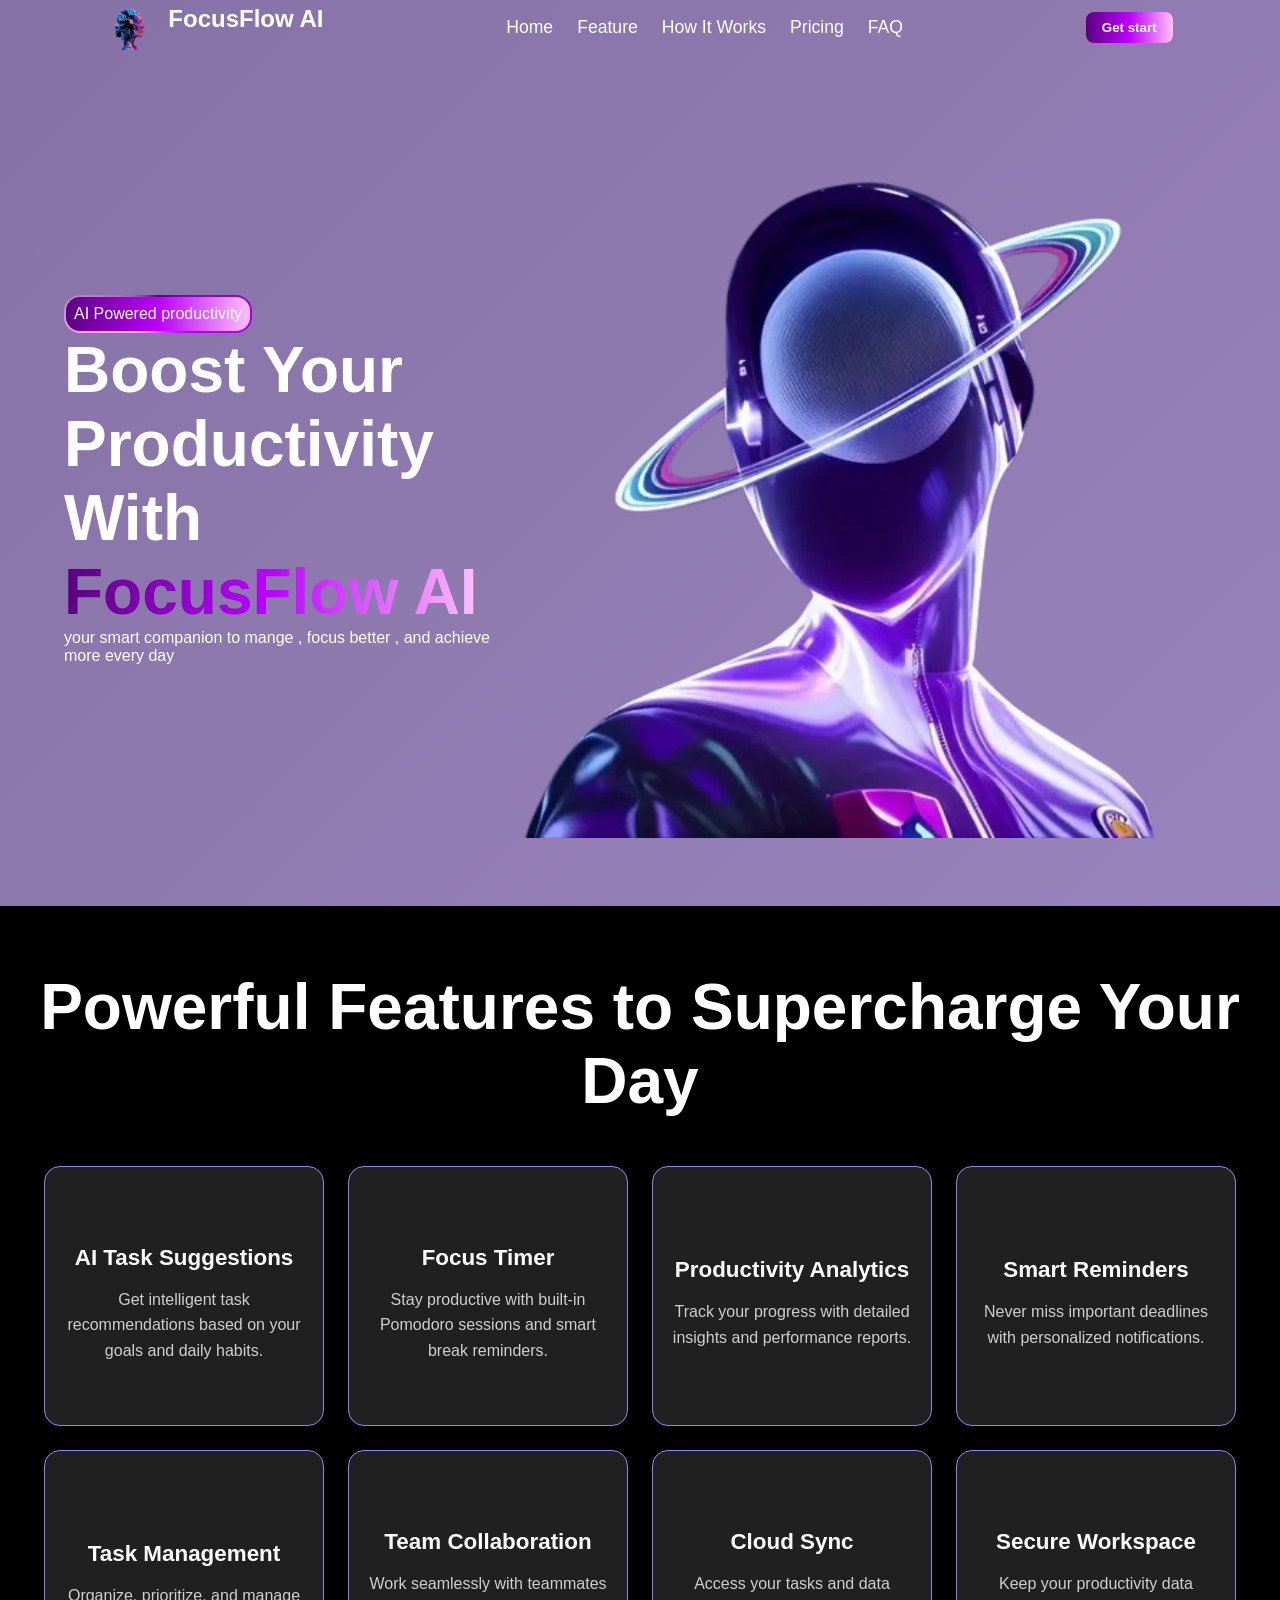
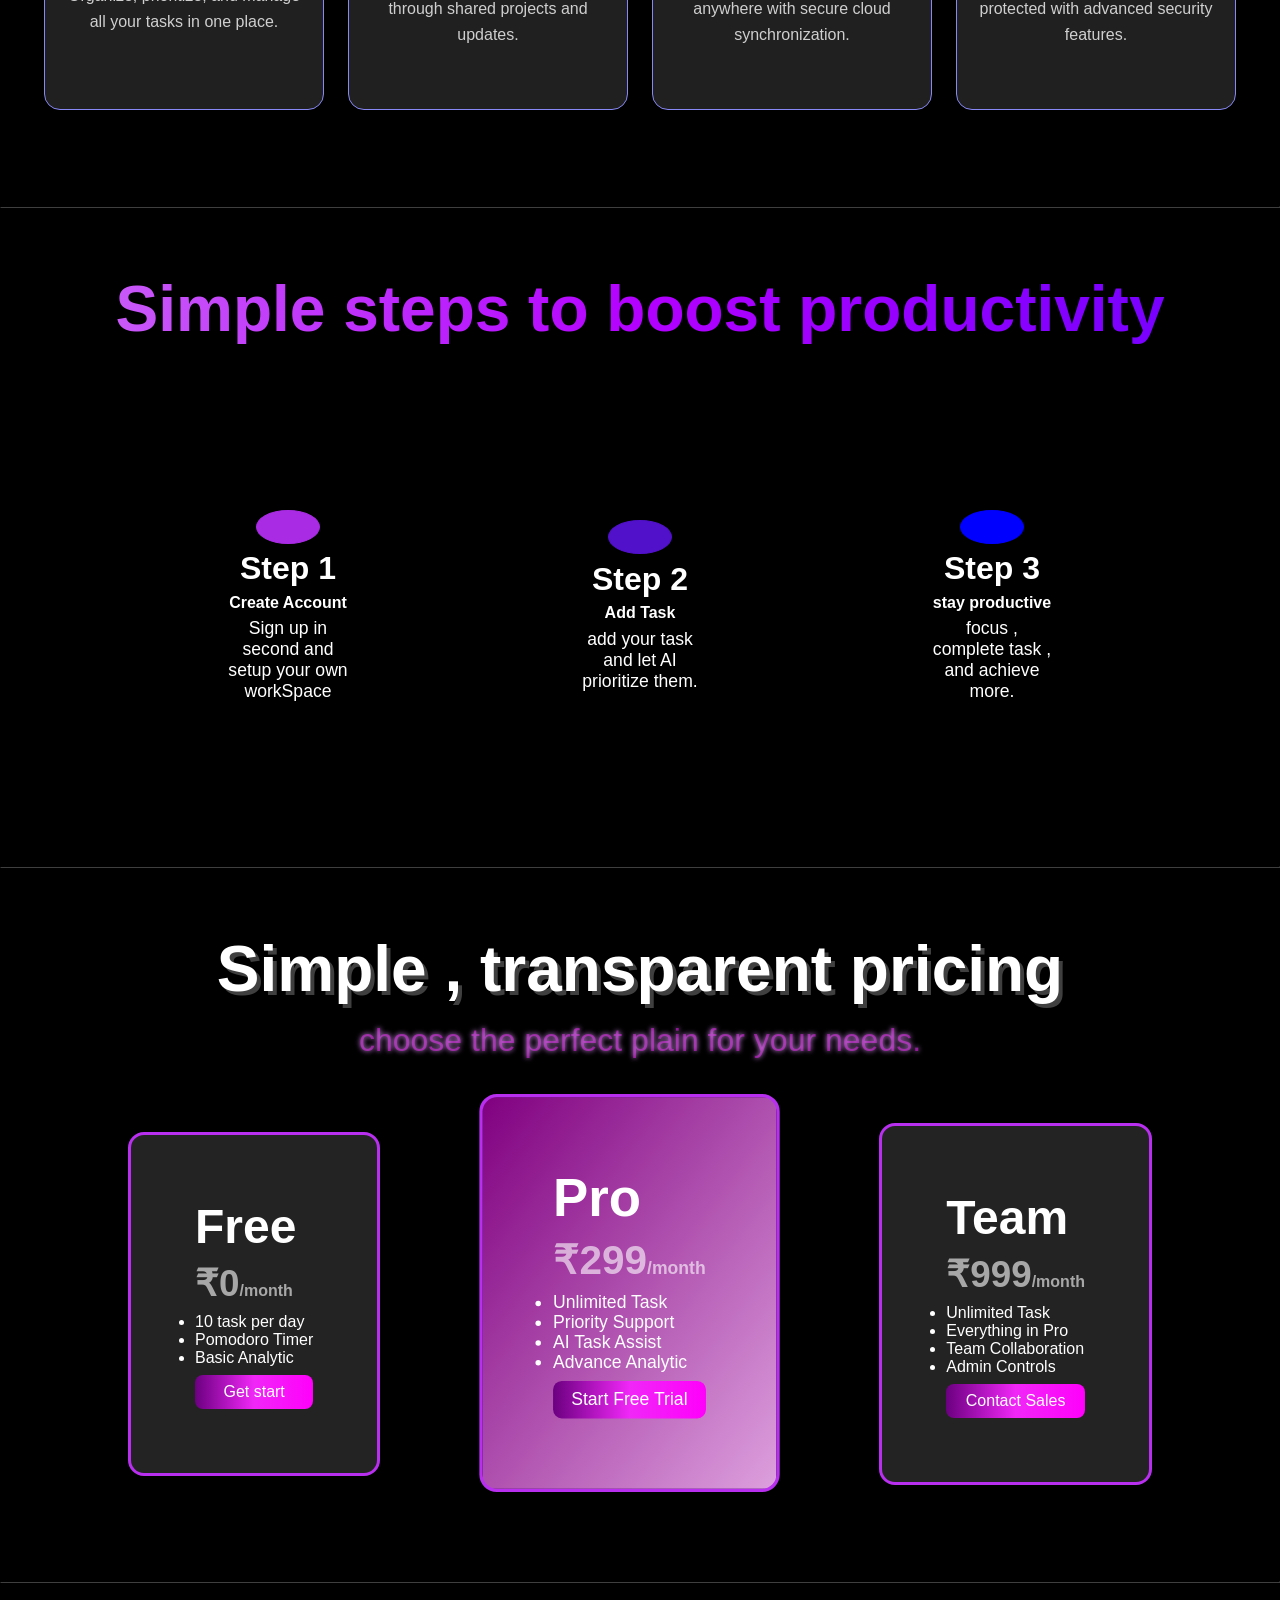
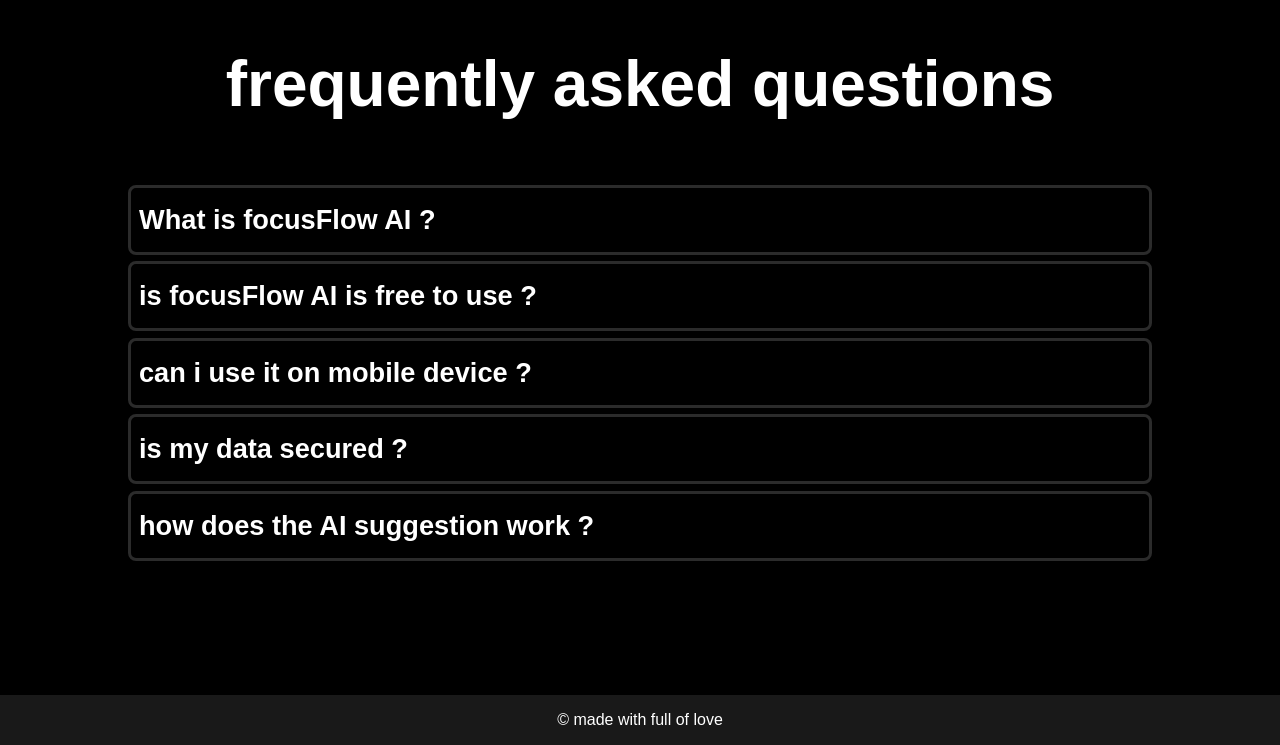
==== WebDev-L2-Login-Authentication-System/index.html @ 55086d7d "add ui and css" ====
<!doctype html>
<html lang="en">
  <head>
    <meta charset="UTF-8" />
    <meta name="viewport" content="width=device-width, initial-scale=1.0" />
    <title>Login-Authentication</title>
    <link rel="stylesheet" href="style.css" />
  </head>
  <body>
    <main>
      <section class="signUp">
        <form class="signUpForm">
          <label for="userName">
            <h2>Name :</h2>
            <input
              type="text"
              name="userName"
              id="userName"
              class="userName"
              placeholder="Enter UserName"
              required
            />
          </label>

          <label for="email">
            <h2>Email :</h2>
            <input
              type="email"
              name="email"
              id="emai"
              class="email"
              placeholder="Enter Email"
              required
            />
          </label>
          <label for="password">
            <h2>Password :</h2>
            <input
              type="password"
              name="password"
              id="password"
              class="password"
              placeholder="Enter Password"
              required
            />
          </label>
          <label for="confirmPassword">
            <h2>Confirm Password :</h2>
            <input
              type="password"
              name="confirmPassword"
              id="confirmPassword"
              placeholder="Enter Confirm Password"
              class="confirmPassword"
              required
            />
          </label>
          <a href="#login" class="signUpA">Login</a>
          <button>Submit</button>
        </form>
      </section>
      <section class="login">
        <form class="loginForm">
          <label for="loginEmail">
            <h2>Email :</h2>
            <input
              type="email"
              name="loginEmail"
              id="loginEmail"
              class="loginEmail"
              placeholder="Enter Email"
              required
            />
          </label>
          <label for="loginPassword">
            <h2>Password :</h2>
            <input
              type="password"
              name="loginPassword"
              id="loginPassword"
              class="loginPassword"
              required
              placeholder="Enter Password"
            />
          </label>
          <a href="#singUp" class="loginA"> sing up</a>
          <button>Submit</button>
        </form>
      </section>
      <section>  
        <nav>
        <div class="navLeft">
          <img
            class="navLogo"
            src="images/logo.webp"
            alt="Logo"
            loading="lazy"
          />
          <h1 class="navHeading">FocusFlow AI</h1>
        </div>
        <div class="navCenter">
          <ul>
            <li><a href="#home">Home</a></li>
            <li><a href="#feature">Feature</a></li>
            <li><a href="#howItWork">How It Works</a></li>
            <li><a href="#pricing">Pricing</a></li>
            <li><a href="#faq">FAQ</a></li>
          </ul>
        </div>
        <div class="navRight">
          <button class="navButton">Get start</button>
        </div>
      </nav>
      <!--  hero section -->
      <section class="heroSection" id="home">
        <div class="heroSectionLeft">
          <p class="heroSectionPeraSmall commonDesign">
            AI Powered productivity
          </p>
          <h1 class="heroSectionH1 commonDesign">
            Boost Your Productivity With
            <span class="heoSectionSpan">FocusFlow AI </span>
          </h1>
          <p class="heroSectionPera commonDesign">
            your smart companion to mange &comma; focus better &comma; and
            achieve more every day
          </p>
        </div>
        <div class="heroSectionRight">
          <img src="./images/heroSectionImg.webp" alt="AI Image" />
        </div>
      </section>

      <section class="featureSection" id="feature">
        <h1>Powerful Features to Supercharge Your Day</h1>
        <div class="featureParentOuterDiv">
          <div class="featureParentDiv">
            <i class="fa-solid fa-brain" id="AiIcon"></i>
            <h5 class="featureH5">AI Task Suggestions</h5>
            <p class="featurePera">
              Get intelligent task recommendations based on your goals and daily
              habits.
            </p>
          </div>

          <div class="featureParentDiv">
            <i class="fa-solid fa-clock" id="AiIcon"></i>
            <h5 class="featureH5">Focus Timer</h5>
            <p class="featurePera">
              Stay productive with built-in Pomodoro sessions and smart break
              reminders.
            </p>
          </div>

          <div class="featureParentDiv">
            <i class="fa-solid fa-chart-line" id="AiIcon"></i>
            <h5 class="featureH5">Productivity Analytics</h5>
            <p class="featurePera">
              Track your progress with detailed insights and performance
              reports.
            </p>
          </div>

          <div class="featureParentDiv">
            <i class="fa-solid fa-bell" id="AiIcon"></i>
            <h5 class="featureH5">Smart Reminders</h5>
            <p class="featurePera">
              Never miss important deadlines with personalized notifications.
            </p>
          </div>

          <div class="featureParentDiv">
            <i class="fa-solid fa-list-check" id="AiIcon"></i>
            <h5 class="featureH5">Task Management</h5>
            <p class="featurePera">
              Organize, prioritize, and manage all your tasks in one place.
            </p>
          </div>

          <div class="featureParentDiv">
            <i class="fa-solid fa-users" id="AiIcon"></i>
            <h5 class="featureH5">Team Collaboration</h5>
            <p class="featurePera">
              Work seamlessly with teammates through shared projects and
              updates.
            </p>
          </div>

          <div class="featureParentDiv">
            <i class="fa-solid fa-cloud" id="AiIcon"></i>
            <h5 class="featureH5">Cloud Sync</h5>
            <p class="featurePera">
              Access your tasks and data anywhere with secure cloud
              synchronization.
            </p>
          </div>

          <div class="featureParentDiv">
            <i class="fa-solid fa-shield-halved" id="AiIcon"></i>
            <h5 class="featureH5">Secure Workspace</h5>
            <p class="featurePera">
              Keep your productivity data protected with advanced security
              features.
            </p>
          </div>
        </div>
      </section>
      <hr class="hr" />
      <section class="workSection" id="howItWork">
        <h1 class="workSectionH1">Simple steps to boost productivity</h1>
        <div class="workSectionParentDiv">
          <div class="workSectionInerDiv workSectionCommonDesign">
            <i class="fa-solid fa-user" id="userIcon"></i>
            <p class="workSectionStepP">Step 1</p>
            <h4 class="workSectionH4">Create Account</h4>
            <p class="workSectionDesPera">
              Sign up in second and setup your own workSpace
            </p>
          </div>
          <div class="workSectionInerDiv workSectionCommonDesign">
            <i class="fa-solid fa-list" id="listIcon"></i>
            <p class="workSectionStepP">Step 2</p>
            <h4 class="workSectionH4">Add Task</h4>
            <p class="workSectionDesPera">
              add your task and let AI prioritize them.
            </p>
          </div>

          <div class="workSectionInerDiv workSectionCommonDesign">
            <i class="fa-mosaic fa-solid fa-plane" id="planeIcon"></i>
            <p class="workSectionStepP">Step 3</p>
            <h4 class="workSectionH4">stay productive</h4>
            <p class="workSectionDesPera">
              focus &comma; complete task &comma; and achieve more.
            </p>
          </div>
        </div>
      </section>
      <hr class="hr" />
      <section class="priceSection" id="pricing">
        <h1>Simple &comma; transparent pricing</h1>
        <p>choose the perfect plain for your needs.</p>

        <div class="priceSectionOuterDiv">
          <div class="priceSectionParentDiv">
            <h2 class="priceSectionH2">Free</h2>
            <h3 class="priceSectionH3">&#8377;0<span>&sol;month</span></h3>
            <ul class="priceSectionUl">
              <li>10 task per day</li>
              <li>Pomodoro Timer</li>
              <li>Basic Analytic</li>
            </ul>
            <button class="priceSectionButton">Get start</button>
          </div>
          <div class="priceSectionParentDiv" id="proSection">
            <h2 class="priceSectionH2">Pro</h2>
            <h3 class="priceSectionH3">&#8377;299<span>&sol;month</span></h3>
            <ul class="priceSectionUl">
              <li>Unlimited Task</li>
              <li>Priority Support</li>
              <li>AI Task Assist</li>
              <li>Advance Analytic</li>
            </ul>
            <button class="priceSectionButton">Start Free Trial</button>
          </div>
          <div class="priceSectionParentDiv">
            <h2 class="priceSectionH2">Team</h2>
            <h3 class="priceSectionH3">&#8377;999<span>&sol;month</span></h3>
            <ul class="priceSectionUl">
              <li>Unlimited Task</li>
              <li>Everything in Pro</li>
              <li>Team Collaboration</li>
              <li>Admin Controls</li>
            </ul>
            <button class="priceSectionButton">Contact Sales</button>
          </div>
        </div>
      </section>
      <hr class="hr" />
      <section class="FaqSection" id="faq">
        <h1>frequently asked questions</h1>
        <div class="farOuterDiv">
          <h3>What is focusFlow AI &quest;</h3>
          <h3>is focusFlow AI is free to use &quest;</h3>
          <h3>can i use it on mobile device &quest;</h3>
          <h3>is my data secured &quest;</h3>
          <h3>how does the AI suggestion work &quest;</h3>
        </div>
      </section>
      <footer><p>&copy; made with full of love</p></footer></section>
    </main>
    <script src="script.js"></script>
  </body>
</html>
---- WebDev-L2-Login-Authentication-System/style.css ----
:root {
  --Heading: "Poppins", sans-serif;
  --Pera: "Inter", sans-serif;
}


* {
  margin: 0;
  padding: 0;
  box-sizing: border-box;
  font-family: sans-serif;
color: white;
}

body {
  min-height: 100vh;
  display: flex;
  justify-content: center;
  align-items: center;
  background: linear-gradient(135deg, #8672a5, #b59bdd);
  
}

.signUp,
.login {
    width: 100%;
 height: 100%;
  background: linear-gradient(135deg, #6711e8, #b59bdd);
  box-shadow: 0 0 1rem #212121;
transition:  all 0.5s linear;
position: fixed;
display: none;
}

.login {
    /* position: fixed; */
}
.signUp form,
.login form {
    width: 50vh;
    background-color: white;
    padding: 30px;
    border-radius: 20px;
    box-shadow: 0 10px 30px rgba(0, 0, 0, 0.2);
    display: flex;
    flex-direction: column;
    gap: 18px;
    position: absolute;
    top: 50%;
    left : 50%;
    transform:translate(-50% ,-50%);
}

.signUp label,
.login label {
  display: flex;
  flex-direction: column;
  gap: 8px;
}

.signUp h2,
.login h2 {
  font-size: 1rem;
  color: #321740;
}

.signUp input,
.login input {
  width: 100%;
  padding: 12px 15px;
  border: 2px solid #dcdcdc;
  border-radius: 10px;
  font-size: 1rem;
  outline: none;
  transition: 0.3s;
}

.signUp input:focus,
.login input:focus {
  border-color: #8672a5;
  box-shadow: 0 0 10px rgba(134, 114, 165, 0.3);
}

.signUp button,
.login button {
  padding: 12px;
  border: none;
  border-radius: 10px;
  background-color: #321740;
  color: white;
  font-size: 1rem;
  cursor: pointer;
  transition: 0.3s;
}

.signUp button:hover,
.login button:hover {
  background-color: #8672a5;
}

a {
  text-decoration: none;
  color: #321740;
}
@media (max-width: 500px) {
  .signUp form,
  .login form {
    padding: 20px;
  }

  .signUp h2,
  .login h2 {
    font-size: 0.9rem;
  }

  .signUp input,
  .signUp button,
  .login input,
  .login button {
    font-size: 0.9rem;
  }
}


nav {
  background-image: url("../images/backgroundImage.jpg");
  height: 6vh;
  display: flex;
  align-items: center;
  justify-content: space-around;
  padding: 0.5rem 1rem;
  background-size: cover;
  width: 100vw;
}
.navLeft {
  display: flex;
  gap: 1rem;
}
.navLeft .navLogo {
  height: 5vh;
}
.navLeft .navHeading {
  font-size: 1.5rem;
}
.navCenter ul {
  display: flex;
  gap: 1.5rem;
}
.navCenter ul li {
  list-style: none;
}
.navCenter ul li a {
  text-decoration: none;
  color: white;
  font-size: 1.1rem;
}

.navCenter ul li a:hover {
  color: rgb(162, 159, 159);
}
.navRight .navButton {
  background: linear-gradient(
    to right,
    rgb(90, 0, 128),
    rgb(187, 0, 255),
    rgb(255, 192, 255)
  );
  color: white;
  border-radius: 0.5rem;
  border: none;
  padding: 0.5rem 1rem;
  font-weight: 900;
}

/* her section css */

@property --rotate {
  syntax: "<angle>";
  initial-value: 0deg;
  inherits: false;
}

@keyframes heroSectionAnimation {
  from {
    --rotate: 0deg;
  }
  to {
    --rotate: 360deg;
  }
}

.heroSection {
  background-image: url("../images/backgroundImage.jpg");
  padding: 4rem;
  display: flex;
  background-position: center;
  background-size: cover;
  background-repeat: no-repeat;
  justify-content: space-between;
  align-items: center;
}

.heroSectionH1 {
  font-size: 4rem;
  font-family: var(--Heading);
}

.heoSectionSpan {
  background: linear-gradient(
    to right,
    rgb(90, 0, 128),
    rgb(187, 0, 255),
    rgb(255, 192, 255)
  );
  background-clip: text;
  -webkit-background-clip: text;
  color: transparent;
}

.heroSectionPera {
  font-size: 1rem;
}

.heroSectionPeraSmall {
  border: 2px solid transparent;
  padding: 0.5rem;
  background:
    linear-gradient(
        to right,
        rgb(90, 0, 128),
        rgb(187, 0, 255),
        rgb(255, 192, 255)
      )
      padding-box,
    conic-gradient(
        from var(--rotate),
        rgb(90, 0, 128),
        rgb(187, 0, 255),
        rgb(255, 192, 255),
        rgb(90, 0, 128)
      )
      border-box;
  width: fit-content;
  border-radius: 1rem;
  animation: heroSectionAnimation 1s linear infinite;
  transition: all ease-in;
}
.commonDesign {
  font-family: var(--Pera);
}
.heroSectionRight img {
  height: 80vh;
}

/* feature section */
.featureSection {
  min-height: 100vh;
  background-color: #000;
  padding: 4rem 2rem;
}

.featureSection h1 {
  text-align: center;
  font-family: var(--Heading);
  font-size: 4rem;
  margin-bottom: 1rem;
}

.featureSection > p {
  text-align: center;
  max-width: 600px;
  margin: 0 auto;
  color: #bdbdbd;
}

.featureParentOuterDiv {
  margin-top: 3rem;
  display: flex;
  flex-wrap: wrap;
  justify-content: center;
  gap: 1.5rem;
}

.featureParentDiv {
  background: rgb(32, 32, 32);
  border: 1px solid rgb(135, 135, 246);
  border-radius: 1rem;
  flex: 1 1 250px;
  max-width: 280px;
  min-height: 260px;

  padding: 1.5rem 1rem;

  display: flex;
  flex-direction: column;
  align-items: center;
  justify-content: center;
  gap: 1rem;

  text-align: center;

  transition: all 0.4s ease;
  cursor: pointer;
}

.featureParentDiv #AiIcon {
  font-size: 2.8rem;
  color: rgb(103, 103, 249);
}

.featureParentDiv .featureH5 {
  font-size: 1.4rem;
  font-weight: 600;
}

.featureParentDiv .featurePera {
  font-size: 1rem;
  line-height: 1.6;
  color: #cfcfcf;
}

.featureParentDiv:hover {
  transform: translateY(-10px);
  box-shadow: 0 10px 0.5rem rgba(103, 103, 249, 0.35);
  border-color: rgb(162, 150, 228);
}
.hr {
  height: 0.1rem;
  background-color: #3f3f3f;
  border-color: #3f3f3f;
}

/* work section  */
.workSection {
  background-color: #000;
  padding: 4rem 2rem;
}
.workSectionH1 {
  text-align: center;
  font-size: 4rem;
  background: linear-gradient(
    to right,
    rgb(204, 102, 247),
    rgb(179, 0, 255),
    rgb(111, 0, 255)
  );
  color: transparent;
  background-clip: text;
  -webkit-background-clip: text;
  transition: all 0.5s linear;
  font-family: var(--Heading);
}
.workSectionH1:hover {
  text-shadow: 1rem 1rem 1rem rgb(115, 6, 115);
}
.workSectionParentDiv {
  margin-top: 4rem;
  display: flex;
  align-items: center;
  padding: 1rem 10rem;
  justify-content: space-between;
}

.workSectionCommonDesign {
  border: 0.2rem solid transparent;
  background:
    linear-gradient(#242323) padding-box,
    conic-gradient(
        from var(--rotate),
        purple,
        rgb(207, 19, 207),
        rgb(133, 44, 241),
        rgb(55, 0, 255),
        purple
      )
      border-box;
  display: flex;
  align-items: center;
  justify-content: center;
  flex-direction: column;
  gap: 0.4rem;
  width: 15vw;
  padding: 2rem;
  border-radius: 0.5rem;
  height: 40vh;
  animation: heroSectionAnimation 3s linear infinite;
  animation-play-state: paused;
  transition: all 0.5s linear;
}
.workSectionCommonDesign:hover {
  box-shadow: 0px 0px 2rem rgb(86, 29, 199);
  animation-play-state: running;
}
.workSectionH4 {
  font-size: 1rem;
  font-weight: 600;
  font-style: var(--Heading);
}
.workSectionDesPera {
  text-align: center;
  font-size: 1.1rem;
}

.workSectionStepP {
  font-size: 2rem;
  font-weight: 900;
}
#userIcon,
#listIcon,
#planeIcon {
  width: 4rem;
  padding: 1rem 0rem;
  border-radius: 50%;
  font-size: 2rem;
}

#userIcon {
  border: 0.1rem solid rgb(169, 43, 228);
  background-color: rgb(169, 43, 228);
}
#planeIcon {
  background-color: blue;
  border: 0.1rem solid blue;
}
#listIcon {
  background-color: rgb(81, 16, 202);
  border: 0.1rem solid rgb(81, 16, 202);
}

/* section 4 price section */

.priceSection {
  background-color: #000;
  padding: 4rem;
}
.priceSection h1 {
  font-size: 4rem;
  text-align: center;
  font-family: var(--Heading);
  text-shadow: 4px 4px 0 #3f3f3f;
}
.priceSection p {
  text-align: center;
  margin-top: 1rem;
  font-size: 2rem;
  color: transparent;
  background-color: purple;
  background-clip: text;
  -webkit-background-clip: text;
  text-shadow: 0 0 0.3rem rgb(217, 140, 243);
}
.priceSectionOuterDiv {
  display: flex;
  align-items: center;
  justify-content: space-between;
  padding: 4rem 4rem 2rem 4rem;
}
.priceSectionParentDiv {
  background-color: #242323;
  padding: 4rem;
  border-radius: 1rem;
  display: flex;
  flex-direction: column;
  gap: 0.5rem;
  border: 0.2rem solid rgb(185, 47, 240);
  transition: all 0.5s linear;
}
.priceSectionParentDiv .priceSectionH2 {
  font-size: 3rem;
}
.priceSectionParentDiv .priceSectionH3 {
  font-size: 2.3rem;
  opacity: 0.6;
}
.priceSectionParentDiv .priceSectionH3 span {
  font-size: 1rem;
}
.priceSectionButton {
  background: linear-gradient(
    to right,
    rgb(107, 0, 128),
    rgb(240, 39, 247),
    rgb(255, 0, 251)
  );
  padding: 0.5rem;
  border: none;
  border-radius: 0.5rem;
  color: white;
  font-weight: 500;
  font-size: 1rem;
}
.priceSectionButton:hover {
  cursor: pointer;
}

.priceSectionButton:active {
  scale: 0.95;
}

#proSection {
  background: linear-gradient(to right bottom, purple, plum);
  transform: translateY(-10px);
  scale: 1.1;
}
#proSection:hover {
  scale: 1.2;
  transform: translateY(-15px);
}

.priceSectionParentDiv:hover {
  scale: 1.1;
  box-shadow: 0 0 2rem plum;
}

/* section 5 faq  */
.FaqSection {
  background-color: #000;
  padding: 4rem;
}
.FaqSection h1 {
  font-size: 4rem;
  text-align: center;
  font-family: var(--Heading);
}

.FaqSection .farOuterDiv {
  padding: 4rem;
}
.farOuterDiv h3 {
  padding: 1rem 0.5rem;
  border-radius: 0.5rem;
  font-size: 1.7rem;
  font-family: var(--Heading);
  margin-bottom: 0.4rem;
  border: 0.2rem solid rgba(50, 50, 50, 0.879);
  transition: all 0.5s linear;
}
.farOuterDiv h3:hover {
  background: linear-gradient(
    to right,
    rgb(90, 0, 128),
    rgb(187, 0, 255),
    rgb(255, 192, 255)
  );
  border-color: rgb(187, 0, 255);
  /* transform: translateY(-2rem); */
  scale: 1.1;
}

/* footer */
footer {
  background-color: #191919;
  padding: 1rem;
}
footer p {
  text-align: center;
}
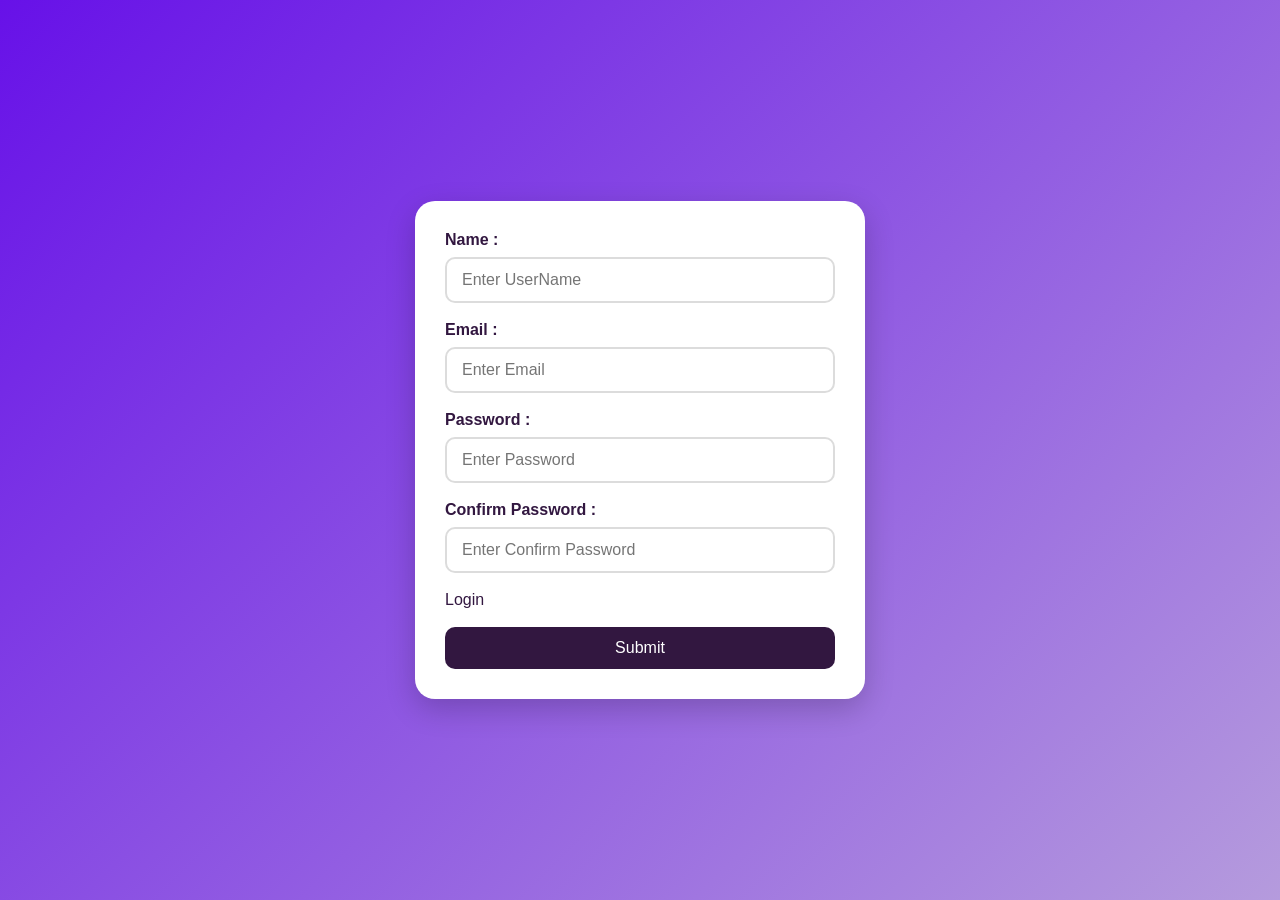
==== commit 41dc2ddd: "complete project 4" ====
--- a/WebDev-L2-Login-Authentication-System/index.html
+++ b/WebDev-L2-Login-Authentication-System/index.html
@@ -87,7 +87,7 @@
           <button>Submit</button>
         </form>
       </section>
-      <section>  
+      <section class="aiContent">  
         <nav>
         <div class="navLeft">
           <img
@@ -109,6 +109,8 @@
         </div>
         <div class="navRight">
           <button class="navButton">Get start</button>
+          <button class="navButton" id="logout">LogOut</button>
+        
         </div>
       </nav>
       <!--  hero section -->
--- a/WebDev-L2-Login-Authentication-System/style.css
+++ b/WebDev-L2-Login-Authentication-System/style.css
@@ -29,12 +29,15 @@
   box-shadow: 0 0 1rem #212121;
 transition:  all 0.5s linear;
 position: fixed;
-display: none;
-}
-
-.login {
-    /* position: fixed; */
-}
+z-index: 10;;
+top :0 ;
+left :0;
+}
+.login{
+
+  display: none;
+}
+
 .signUp form,
 .login form {
     width: 50vh;
@@ -102,6 +105,11 @@
   text-decoration: none;
   color: #321740;
 }
+
+.password , .confirmPassword ,.email ,.userName ,.loginEmail ,.loginPassword{
+  color: #000;
+}
+
 @media (max-width: 500px) {
   .signUp form,
   .login form {
@@ -121,9 +129,12 @@
   }
 }
 
+.aiContent{
+  display: none;
+}
 
 nav {
-  background-image: url("../images/backgroundImage.jpg");
+  background-image: url("./images/backgroundImage.jpg");
   height: 6vh;
   display: flex;
   align-items: center;
@@ -170,6 +181,11 @@
   border: none;
   padding: 0.5rem 1rem;
   font-weight: 900;
+transition:  all 0.5s linear;
+}
+
+#logout:hover{
+scale:  0.95;
 }
 
 /* her section css */
@@ -190,7 +206,7 @@
 }
 
 .heroSection {
-  background-image: url("../images/backgroundImage.jpg");
+  background-image: url("./images/backgroundImage.jpg");
   padding: 4rem;
   display: flex;
   background-position: center;
@@ -554,4 +570,233 @@
 }
 footer p {
   text-align: center;
+}
+@media (max-width: 1024px) {
+  nav {
+    padding: 1rem;
+  }
+
+  .navCenter ul {
+    gap: 1rem;
+  }
+
+  .heroSection {
+    padding: 8rem 2rem 4rem;
+    gap: 2rem;
+  }
+
+  .heroSectionH1 {
+    font-size: 3rem;
+  }
+
+  .heroSectionRight img {
+    width: 100%;
+    max-width: 450px;
+    height: auto;
+  }
+
+  .workSectionParentDiv {
+    padding: 1rem;
+    gap: 1.5rem;
+  }
+
+  .workSectionCommonDesign {
+    width: 220px;
+    min-height: 250px;
+    height: auto;
+  }
+
+  .priceSectionOuterDiv {
+    padding: 3rem 1rem;
+    gap: 1rem;
+  }
+
+  .priceSectionParentDiv {
+    padding: 2rem;
+  }
+
+  #userIcon,
+  #listIcon,
+  #planeIcon {
+    width: 4.5rem;
+  }
+
+  .featureSection h1,
+  .workSectionH1,
+  .priceSection h1,
+  .FaqSection h1 {
+    font-size: 3rem;
+  }
+}
+
+/* Mobile (768px) */
+
+@media (max-width: 768px) {
+  nav {
+    flex-direction: column;
+    gap: 1rem;
+    height: auto;
+    position: relative;
+  }
+
+  .navLeft {
+    justify-content: center;
+  }
+
+  .navCenter ul {
+    flex-wrap: wrap;
+    justify-content: center;
+    gap: 0.8rem;
+  }
+
+  .navCenter ul li a {
+    font-size: 1rem;
+  }
+
+  .heroSection {
+    flex-direction: column;
+    text-align: center;
+    padding: 3rem 1rem;
+  }
+
+  .heroSectionPeraSmall {
+    margin: auto;
+  }
+
+  .heroSectionH1 {
+    font-size: 2.5rem;
+  }
+
+  .heroSectionRight img {
+    width: 100%;
+    max-width: 350px;
+    height: auto;
+  }
+
+  .featureSection {
+    padding: 3rem 1rem;
+  }
+
+  .featureSection h1,
+  .workSectionH1,
+  .priceSection h1,
+  .FaqSection h1 {
+    font-size: 2.2rem;
+  }
+  .featureParentOuterDiv {
+    display: block;
+  }
+
+  .featureParentDiv {
+    width: 100%;
+    margin: 0.5rem auto;
+  }
+
+  .workSectionParentDiv {
+    flex-direction: column;
+    padding: 1rem;
+    gap: 1.5rem;
+  }
+
+  .workSectionCommonDesign {
+    width: 100%;
+    max-width: 350px;
+    min-height: 250px;
+    height: auto;
+  }
+
+  .priceSection {
+    padding: 3rem 1rem;
+  }
+
+  .priceSection p {
+    font-size: 1.2rem;
+  }
+
+  .priceSectionOuterDiv {
+    flex-direction: column;
+    padding: 2rem 0;
+    gap: 2rem;
+  }
+
+  .priceSectionParentDiv {
+    width: 100%;
+    max-width: 350px;
+    margin: auto;
+    padding: 2rem;
+  }
+
+  #proSection {
+    transform: none;
+    scale: 1;
+  }
+
+  #proSection:hover {
+    transform: none;
+    scale: 1.05;
+  }
+
+  #userIcon,
+  #listIcon,
+  #planeIcon {
+    width: 4.5rem;
+  }
+  .FaqSection {
+    padding: 3rem 1rem;
+  }
+
+  .FaqSection .farOuterDiv {
+    padding: 2rem 0;
+  }
+
+  .farOuterDiv h3 {
+    font-size: 1.2rem;
+  }
+}
+
+/* Small Mobile (480px) */
+
+@media (max-width: 480px) {
+  .heroSectionH1 {
+    font-size: 1.5rem;
+  }
+
+  .heroSectionPera {
+    font-size: 0.9rem;
+  }
+
+  .featureSection h1,
+  .workSectionH1,
+  .priceSection h1,
+  .FaqSection h1 {
+    font-size: 1.8rem;
+  }
+
+  .featureParentDiv {
+    padding: 1rem;
+  }
+
+  .featureParentDiv .featureH5 {
+    font-size: 1.2rem;
+  }
+
+  .featureParentDiv .featurePera {
+    font-size: 0.9rem;
+  }
+
+  .priceSectionParentDiv .priceSectionH2 {
+    font-size: 2rem;
+  }
+
+  .priceSectionParentDiv .priceSectionH3 {
+    font-size: 1.6rem;
+  }
+
+  .workSectionStepP {
+    font-size: 1.5rem;
+  }
+
+  .workSectionDesPera {
+    font-size: 1rem;
+  }
 }
